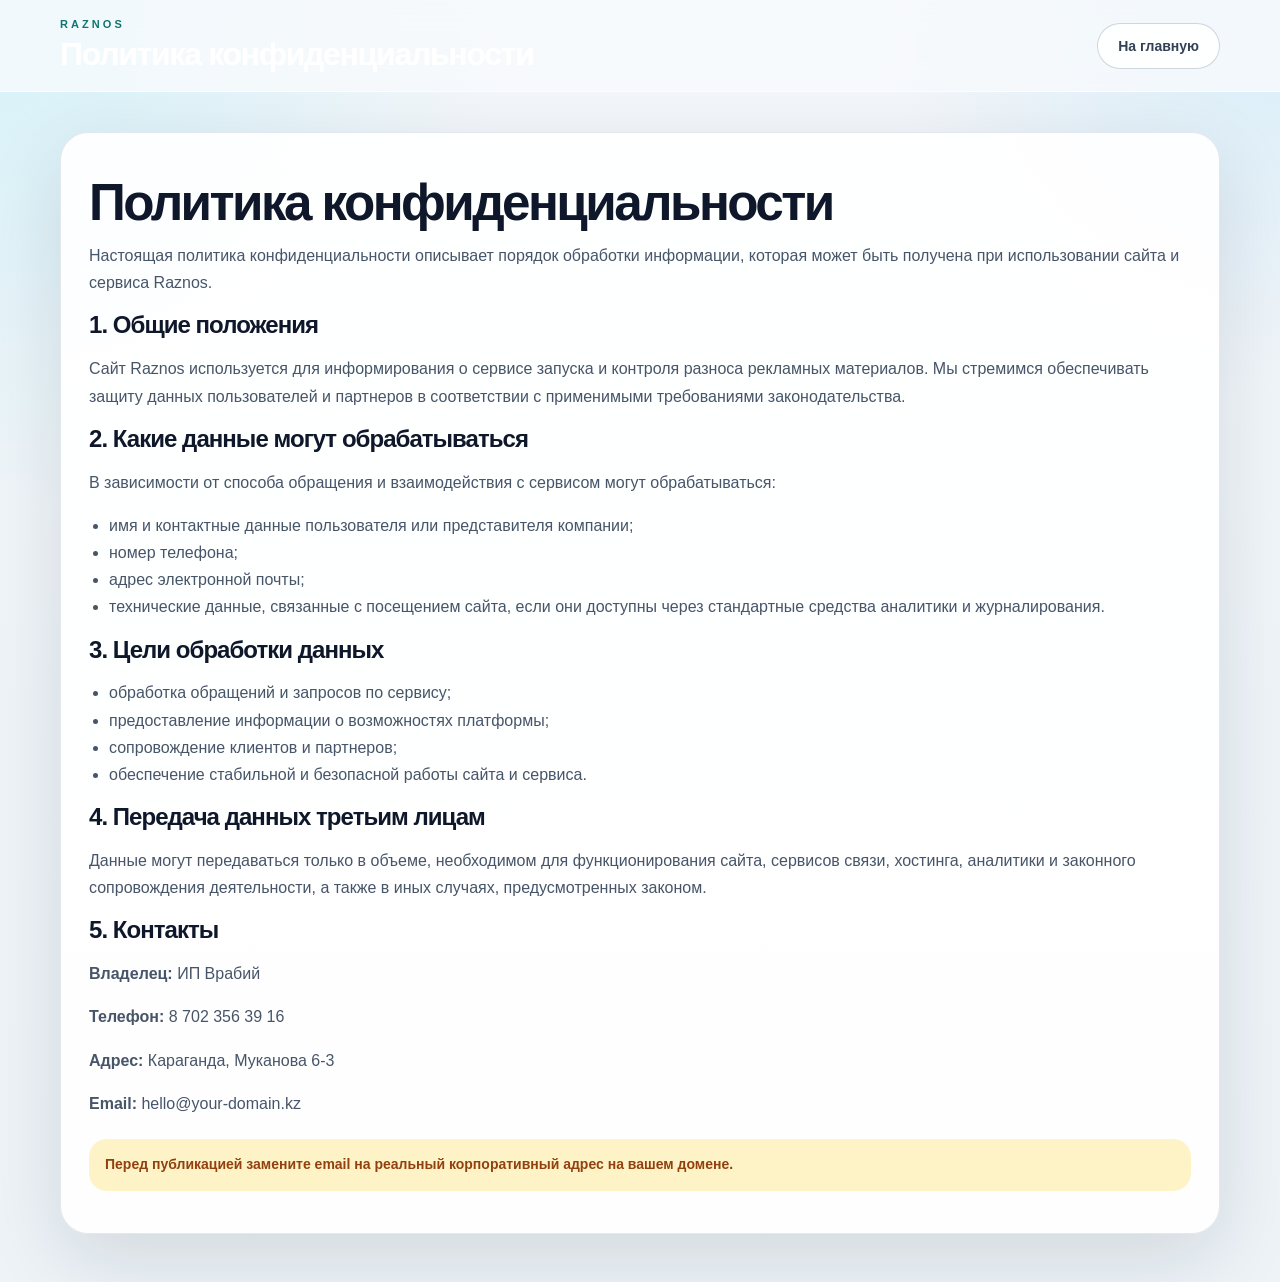
==== privacy.html @ 2dcc26c9 "Initial WABA landing site" ====
<!doctype html>
<html lang="ru">
<head>
  <meta charset="utf-8">
  <meta name="viewport" content="width=device-width, initial-scale=1">
  <title>Политика конфиденциальности | Raznos</title>
  <meta name="description" content="Политика конфиденциальности сервиса Raznos.">
  <link rel="stylesheet" href="./styles.css">
</head>
<body>
  <div class="page-shell legal-shell">
    <header class="site-header legal-header">
      <div class="container header-row">
        <div>
          <div class="eyebrow">Raznos</div>
          <div class="brand">Политика конфиденциальности</div>
        </div>
        <nav class="header-nav">
          <a class="nav-button" href="./index.html">На главную</a>
        </nav>
      </div>
    </header>

    <main class="container legal-main">
      <article class="legal-card">
        <h1>Политика конфиденциальности</h1>
        <p>
          Настоящая политика конфиденциальности описывает порядок обработки информации,
          которая может быть получена при использовании сайта и сервиса Raznos.
        </p>

        <h2>1. Общие положения</h2>
        <p>
          Сайт Raznos используется для информирования о сервисе запуска и контроля разноса рекламных материалов.
          Мы стремимся обеспечивать защиту данных пользователей и партнеров в соответствии с применимыми требованиями законодательства.
        </p>

        <h2>2. Какие данные могут обрабатываться</h2>
        <p>В зависимости от способа обращения и взаимодействия с сервисом могут обрабатываться:</p>
        <ul>
          <li>имя и контактные данные пользователя или представителя компании;</li>
          <li>номер телефона;</li>
          <li>адрес электронной почты;</li>
          <li>технические данные, связанные с посещением сайта, если они доступны через стандартные средства аналитики и журналирования.</li>
        </ul>

        <h2>3. Цели обработки данных</h2>
        <ul>
          <li>обработка обращений и запросов по сервису;</li>
          <li>предоставление информации о возможностях платформы;</li>
          <li>сопровождение клиентов и партнеров;</li>
          <li>обеспечение стабильной и безопасной работы сайта и сервиса.</li>
        </ul>

        <h2>4. Передача данных третьим лицам</h2>
        <p>
          Данные могут передаваться только в объеме, необходимом для функционирования сайта, сервисов связи,
          хостинга, аналитики и законного сопровождения деятельности, а также в иных случаях, предусмотренных законом.
        </p>

        <h2>5. Контакты</h2>
        <p><strong>Владелец:</strong> ИП Врабий</p>
        <p><strong>Телефон:</strong> <a href="tel:+87023563916">8 702 356 39 16</a></p>
        <p><strong>Адрес:</strong> Караганда, Муканова 6-3</p>
        <p><strong>Email:</strong> hello@your-domain.kz</p>

        <p class="legal-note">
          Перед публикацией замените email на реальный корпоративный адрес на вашем домене.
        </p>
      </article>
    </main>
  </div>
</body>
</html>
---- styles.css ----
:root {
  --bg: #edf3f7;
  --bg-soft: #f7fafc;
  --panel: rgba(255, 255, 255, 0.85);
  --panel-strong: #ffffff;
  --ink: #0f172a;
  --muted: #475569;
  --line: rgba(148, 163, 184, 0.25);
  --cyan: #0f766e;
  --cyan-soft: #cffafe;
  --amber-soft: #fef3c7;
  --dark-panel: linear-gradient(160deg, #0f172a 0%, #102f3a 58%, #164e63 100%);
  --shadow: 0 24px 80px rgba(15, 23, 42, 0.12);
  --radius: 28px;
}

* {
  box-sizing: border-box;
}

html {
  scroll-behavior: smooth;
}

body {
  margin: 0;
  font-family: "Segoe UI", "Trebuchet MS", sans-serif;
  color: var(--ink);
  background:
    radial-gradient(circle at top left, rgba(34, 211, 238, 0.15), transparent 28%),
    radial-gradient(circle at top right, rgba(14, 165, 233, 0.12), transparent 22%),
    linear-gradient(180deg, #f4f7fb 0%, #eef4f8 55%, #edf3f7 100%);
}

a {
  color: inherit;
  text-decoration: none;
}

p,
li {
  color: var(--muted);
  line-height: 1.7;
}

.page-shell {
  min-height: 100vh;
}

.container {
  width: min(1160px, calc(100% - 32px));
  margin: 0 auto;
}

.site-header {
  position: sticky;
  top: 0;
  z-index: 20;
  backdrop-filter: blur(18px);
  background: rgba(248, 251, 253, 0.8);
  border-bottom: 1px solid rgba(255, 255, 255, 0.7);
}

.header-row,
.footer-row {
  display: flex;
  align-items: center;
  justify-content: space-between;
  gap: 24px;
  padding: 18px 0;
}

.eyebrow,
.section-kicker,
.panel-label,
.contact-label {
  font-size: 11px;
  font-weight: 700;
  text-transform: uppercase;
  letter-spacing: 0.28em;
}

.eyebrow,
.section-kicker,
.panel-label {
  color: var(--cyan);
}

.brand {
  margin-top: 6px;
  font-size: 32px;
  font-weight: 900;
  letter-spacing: -0.04em;
}

.brand-footer {
  margin-top: 0;
  font-size: 24px;
}

.header-nav {
  display: flex;
  align-items: center;
  flex-wrap: wrap;
  gap: 12px;
}

.header-nav a {
  font-size: 14px;
  font-weight: 600;
  color: #334155;
}

.nav-button,
.button {
  display: inline-flex;
  align-items: center;
  justify-content: center;
  min-height: 46px;
  border-radius: 999px;
  padding: 0 20px;
  font-weight: 700;
  transition: 0.2s ease;
}

.nav-button,
.button-secondary {
  border: 1px solid rgba(148, 163, 184, 0.45);
  background: rgba(255, 255, 255, 0.88);
}

.button-primary {
  color: #ffffff;
  background: linear-gradient(135deg, #0f172a, #102f3a 60%, #164e63);
  box-shadow: 0 16px 34px rgba(15, 23, 42, 0.22);
}

.button:hover,
.nav-button:hover,
.header-nav a:hover {
  transform: translateY(-1px);
}

.hero {
  display: grid;
  grid-template-columns: 1.05fr 0.95fr;
  gap: 36px;
  padding: 72px 0 32px;
}

.hero-badge {
  display: inline-flex;
  padding: 10px 16px;
  border-radius: 999px;
  border: 1px solid rgba(34, 211, 238, 0.35);
  background: rgba(255, 255, 255, 0.9);
  font-size: 11px;
  font-weight: 700;
  text-transform: uppercase;
  letter-spacing: 0.24em;
  color: var(--cyan);
}

.hero h1,
.section-head h2,
.legal-card h1 {
  margin: 18px 0 0;
  font-size: clamp(2.8rem, 6vw, 5rem);
  line-height: 0.92;
  letter-spacing: -0.05em;
}

.hero p {
  max-width: 720px;
  margin: 22px 0 0;
  font-size: 18px;
}

.hero-actions {
  display: flex;
  flex-wrap: wrap;
  gap: 14px;
  margin-top: 28px;
}

.hero-panel,
.comparison-card,
.feature-card,
.contacts-card,
.legal-card {
  border: 1px solid var(--line);
  border-radius: var(--radius);
  box-shadow: var(--shadow);
}

.hero-panel {
  padding: 28px;
  color: #fff;
  background: var(--dark-panel);
}

.hero-panel h2 {
  margin: 16px 0 0;
  font-size: 34px;
  line-height: 1.04;
  letter-spacing: -0.04em;
}

.bullet-list {
  margin: 20px 0 0;
  padding-left: 18px;
}

.bullet-list li {
  color: rgba(241, 245, 249, 0.88);
  margin-bottom: 10px;
}

.bullet-list.compact li {
  color: var(--muted);
}

.panel-stats {
  display: grid;
  grid-template-columns: repeat(3, 1fr);
  gap: 12px;
  margin-top: 24px;
}

.panel-stats div {
  padding: 14px;
  border-radius: 20px;
  border: 1px solid rgba(255, 255, 255, 0.12);
  background: rgba(255, 255, 255, 0.06);
}

.panel-stats span {
  display: block;
  font-size: 10px;
  text-transform: uppercase;
  letter-spacing: 0.2em;
  color: rgba(207, 250, 254, 0.75);
}

.panel-stats strong {
  display: block;
  margin-top: 8px;
  font-size: 24px;
}

.section {
  padding: 32px 0;
}

.section-head {
  max-width: 860px;
}

.section-head.narrow {
  max-width: 720px;
}

.section-head.left {
  text-align: left;
}

.section-head p {
  margin-top: 18px;
  font-size: 17px;
}

.comparison-grid,
.feature-grid,
.contacts-grid,
.steps-grid {
  display: grid;
  gap: 18px;
  margin-top: 26px;
}

.comparison-grid,
.contacts-grid {
  grid-template-columns: repeat(2, minmax(0, 1fr));
}

.comparison-card,
.feature-card {
  padding: 24px;
  background: var(--panel);
}

.comparison-card.accent,
.feature-card.warm {
  background: linear-gradient(180deg, rgba(255, 251, 235, 0.96), rgba(236, 254, 255, 0.92));
}

.feature-grid {
  grid-template-columns: repeat(3, minmax(0, 1fr));
}

.feature-card.dark {
  background: var(--dark-panel);
}

.feature-card span,
.comparison-card h3,
.feature-card h3,
.steps-grid strong,
.contact-value,
.legal-card h2 {
  color: var(--ink);
}

.feature-card.dark span,
.feature-card.dark h3,
.feature-card.dark p,
.steps-grid article,
.legal-header .brand {
  color: #fff;
}

.feature-card span {
  font-size: 11px;
  font-weight: 700;
  text-transform: uppercase;
  letter-spacing: 0.24em;
  color: #64748b;
}

.feature-card h3,
.comparison-card h3,
.legal-card h2 {
  margin: 14px 0 0;
  font-size: 28px;
  line-height: 1.12;
  letter-spacing: -0.04em;
}

.steps-section {
  padding-top: 12px;
}

.steps-grid {
  grid-template-columns: repeat(4, minmax(0, 1fr));
}

.steps-grid article {
  padding: 22px;
  border-radius: 26px;
  background: var(--dark-panel);
  box-shadow: var(--shadow);
}

.steps-grid strong {
  display: inline-block;
  font-size: 14px;
  color: #fcd34d;
  letter-spacing: 0.24em;
}

.steps-grid p {
  margin: 18px 0 0;
  color: rgba(241, 245, 249, 0.88);
}

.contacts-card,
.legal-card {
  padding: 28px;
  background: rgba(255, 255, 255, 0.92);
}

.contact-label {
  color: #64748b;
}

.contact-value {
  margin-top: 10px;
  font-size: 24px;
  font-weight: 800;
  line-height: 1.25;
  letter-spacing: -0.03em;
}

.contact-note,
.legal-note {
  margin-top: 22px;
  padding: 14px 16px;
  border-radius: 18px;
  background: var(--amber-soft);
  color: #92400e;
  font-size: 14px;
  font-weight: 600;
}

.site-footer {
  margin-top: 36px;
  border-top: 1px solid rgba(255, 255, 255, 0.72);
  background: rgba(255, 255, 255, 0.75);
  backdrop-filter: blur(16px);
}

.site-footer p {
  max-width: 520px;
  margin: 8px 0 0;
}

.footer-links {
  display: flex;
  flex-wrap: wrap;
  gap: 16px;
}

.legal-shell {
  padding-bottom: 48px;
}

.legal-main {
  padding-top: 40px;
}

.legal-card h1 {
  font-size: clamp(2rem, 4vw, 3.4rem);
}

.legal-card h2 {
  font-size: 24px;
}

.legal-card ul {
  padding-left: 20px;
}

@media (max-width: 980px) {
  .hero,
  .feature-grid,
  .steps-grid,
  .comparison-grid,
  .contacts-grid {
    grid-template-columns: 1fr;
  }

  .header-row,
  .footer-row {
    flex-direction: column;
    align-items: flex-start;
  }

  .header-nav {
    width: 100%;
  }

  .panel-stats {
    grid-template-columns: 1fr;
  }
}

@media (max-width: 640px) {
  .container {
    width: min(100% - 24px, 1160px);
  }

  .brand {
    font-size: 28px;
  }

  .hero {
    padding-top: 44px;
  }

  .hero h1,
  .section-head h2 {
    line-height: 1;
  }

  .hero-panel,
  .comparison-card,
  .feature-card,
  .contacts-card,
  .legal-card,
  .steps-grid article {
    padding: 20px;
  }
}
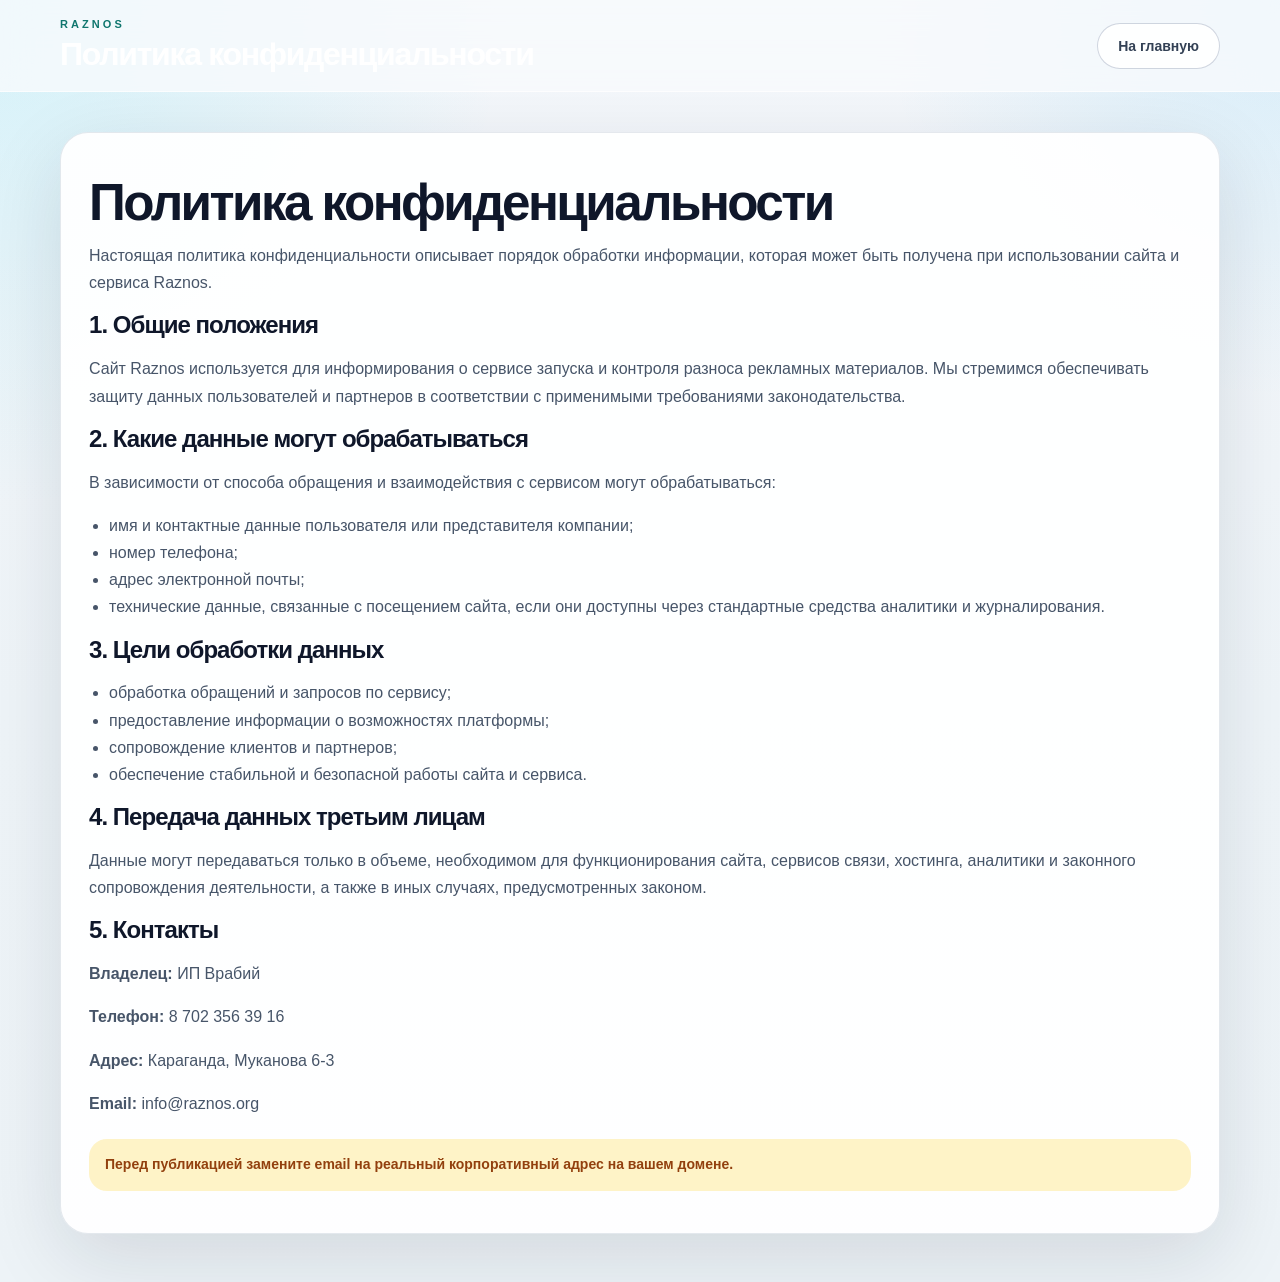
==== commit 402c6724: "Update privacy.html" ====
--- a/privacy.html
+++ b/privacy.html
@@ -62,7 +62,7 @@
         <p><strong>Владелец:</strong> ИП Врабий</p>
         <p><strong>Телефон:</strong> <a href="tel:+87023563916">8 702 356 39 16</a></p>
         <p><strong>Адрес:</strong> Караганда, Муканова 6-3</p>
-        <p><strong>Email:</strong> hello@your-domain.kz</p>
+        <p><strong>Email:</strong> info@raznos.org</p>
 
         <p class="legal-note">
           Перед публикацией замените email на реальный корпоративный адрес на вашем домене.
@@ -71,4 +71,4 @@
     </main>
   </div>
 </body>
-</html>+</html>
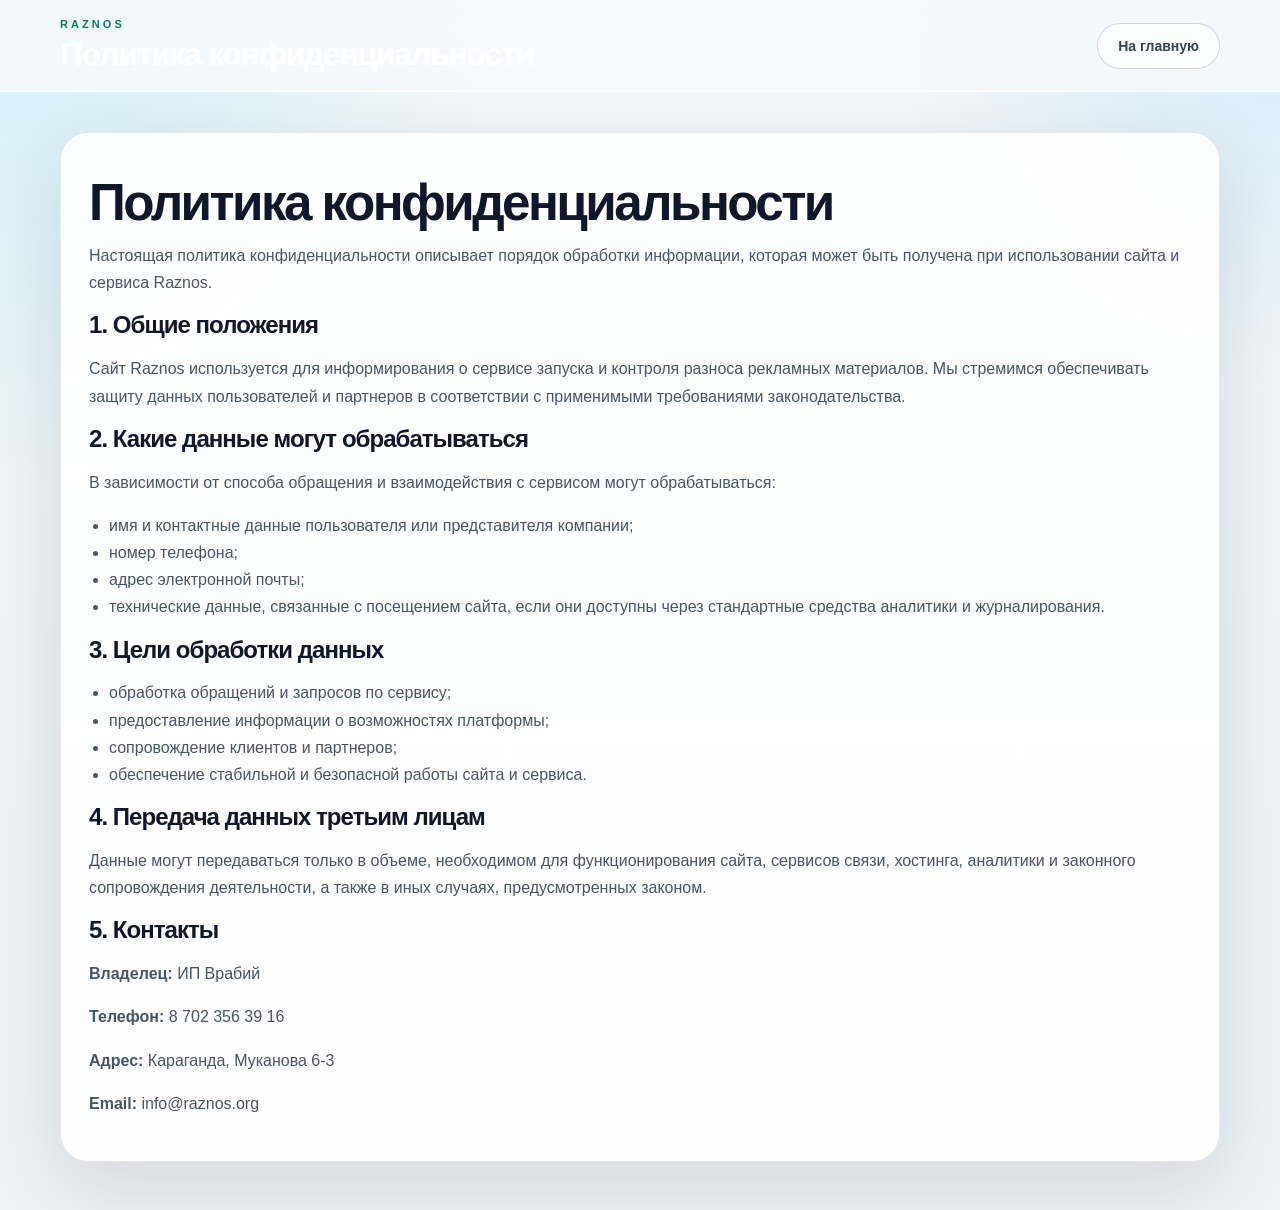
==== commit aa83b764: "Update privacy.html" ====
--- a/privacy.html
+++ b/privacy.html
@@ -64,9 +64,7 @@
         <p><strong>Адрес:</strong> Караганда, Муканова 6-3</p>
         <p><strong>Email:</strong> info@raznos.org</p>
 
-        <p class="legal-note">
-          Перед публикацией замените email на реальный корпоративный адрес на вашем домене.
-        </p>
+        
       </article>
     </main>
   </div>
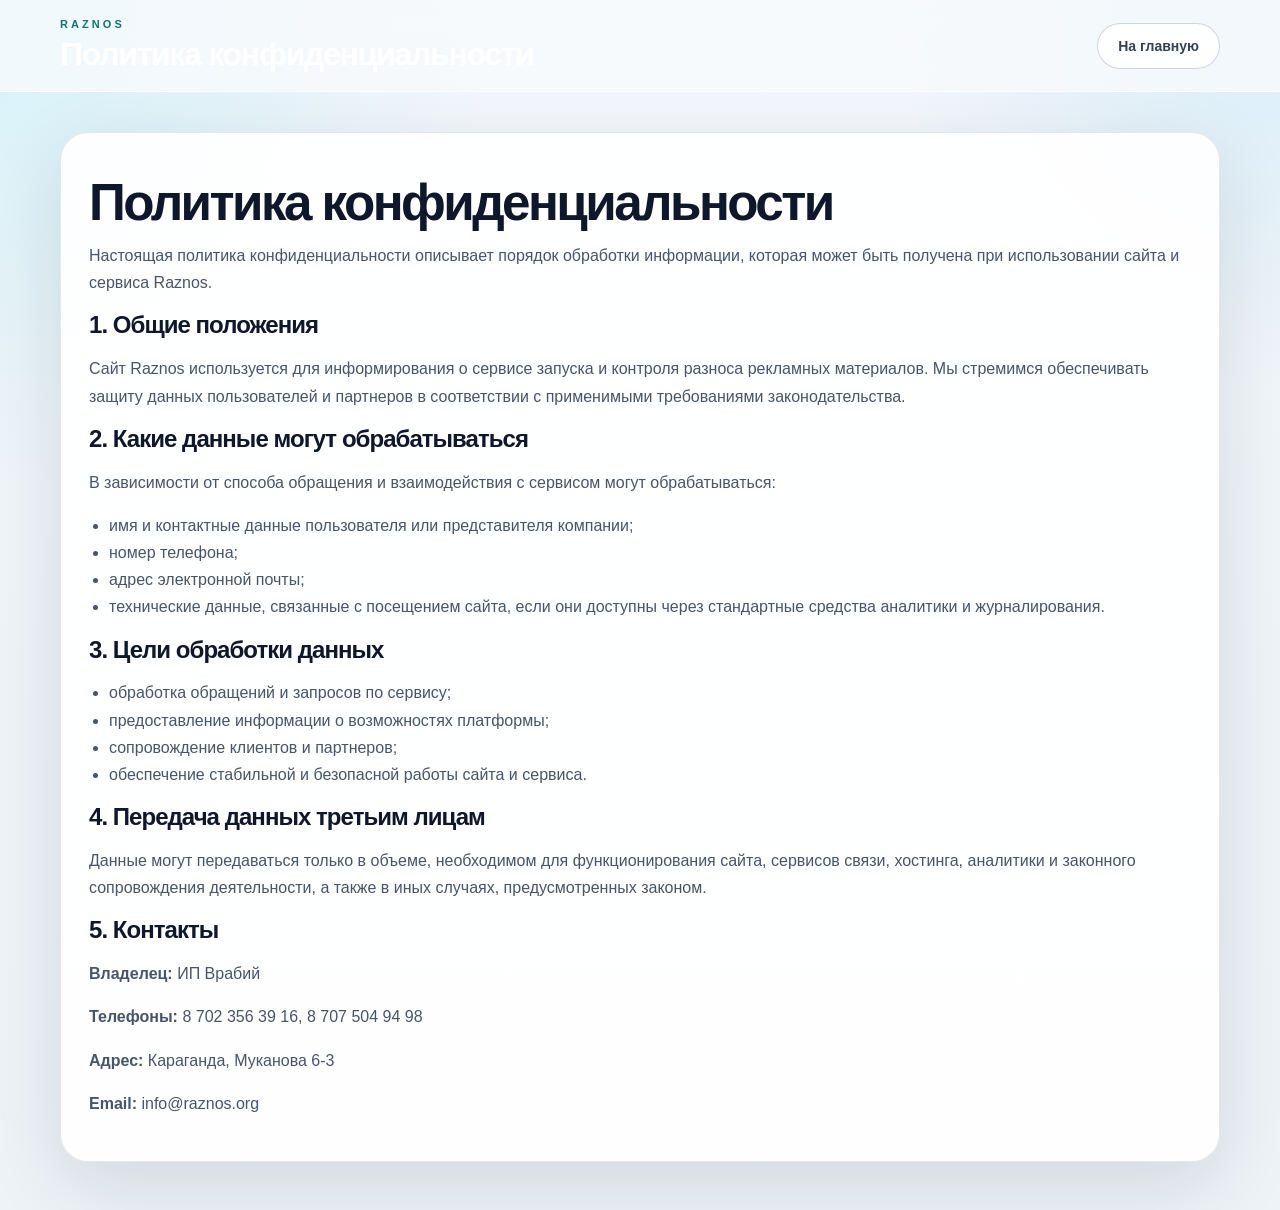
==== commit 5b224dbf: "Add second contact phone" ====
--- a/privacy.html
+++ b/privacy.html
@@ -60,7 +60,7 @@
 
         <h2>5. Контакты</h2>
         <p><strong>Владелец:</strong> ИП Врабий</p>
-        <p><strong>Телефон:</strong> <a href="tel:+87023563916">8 702 356 39 16</a></p>
+        <p><strong>Телефоны:</strong> <a href="tel:+87023563916">8 702 356 39 16</a>, <a href="tel:+77075049498">8 707 504 94 98</a></p>
         <p><strong>Адрес:</strong> Караганда, Муканова 6-3</p>
         <p><strong>Email:</strong> info@raznos.org</p>
 
